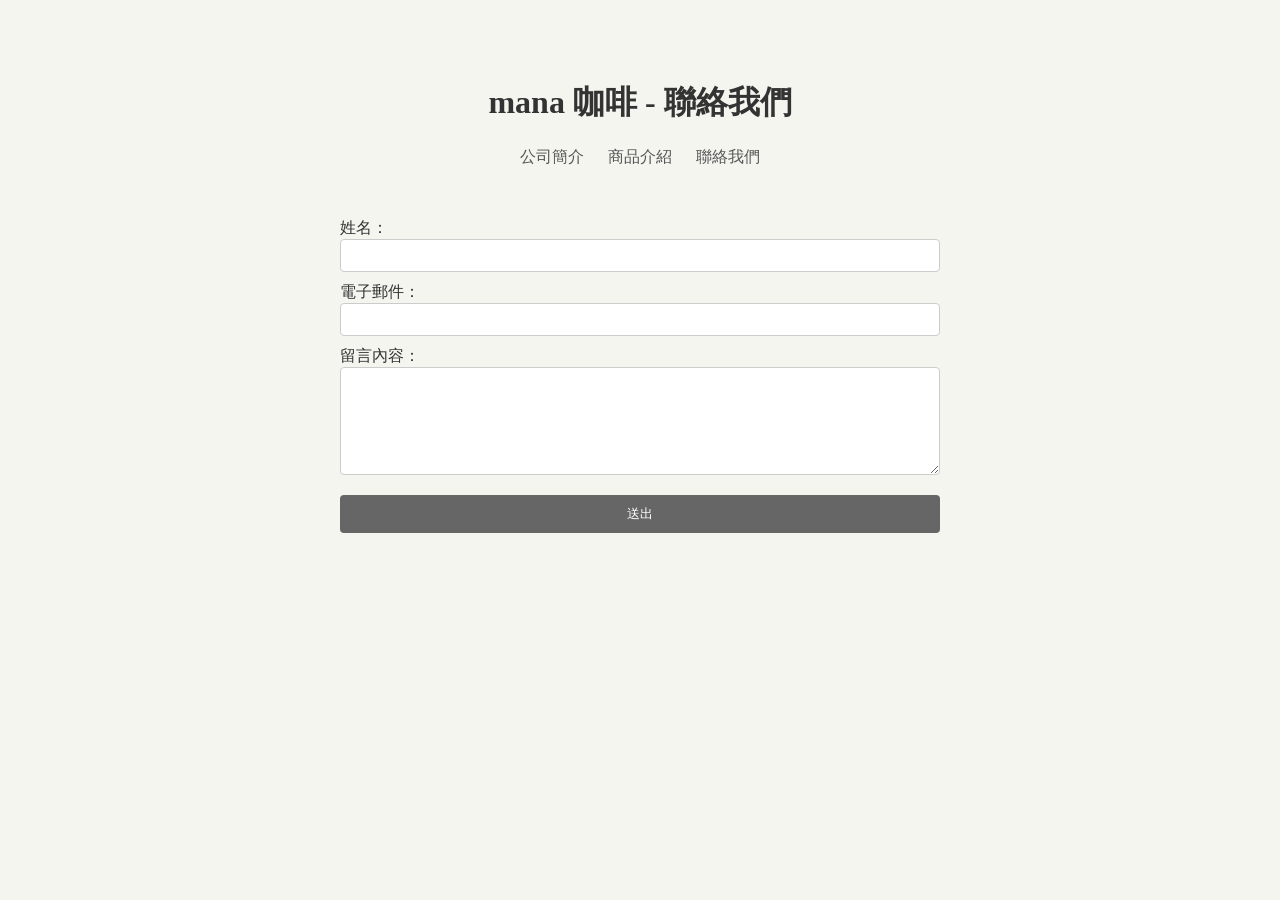
==== contact.html @ 780affdc "Initial commit" ====
<!DOCTYPE html>
<html lang="zh-Hant">
<head>
    <meta charset="UTF-8">
    <meta name="viewport" content="width=device-width, initial-scale=1.0">
    <title>mana - 聯絡我們</title>
    <link rel="stylesheet" href="css/style.css">
</head>
<body>
    <div class="container contact">
        <header>
            <h1>mana 咖啡 - 聯絡我們</h1>
            <nav>
                <a href="about.html">公司簡介</a>
                <a href="products.html">商品介紹</a>
                <a href="contact.html">聯絡我們</a>
            </nav>
        </header>
        <form action="#" method="post">
            <label for="name">姓名：</label>
            <input type="text" id="name" name="name" required>

            <label for="email">電子郵件：</label>
            <input type="email" id="email" name="email" required>

            <label for="message">留言內容：</label>
            <textarea id="message" name="message" rows="6" required></textarea>

            <button type="submit">送出</button>
        </form>
    </div>
</body>
</html>
---- css/style.css ----
/* 共用樣式 */
body {
    font-family: "Microsoft JhengHei", Arial, sans-serif;
    background-color: #f5f5f0;
    color: #333;
    margin: 0;
    padding: 0;
}
.container {
    max-width: 900px;
    margin: 40px auto;
    padding: 20px;
}
header {
    text-align: center;
    margin-bottom: 40px;
}
nav a {
    margin: 0 10px;
    text-decoration: none;
    color: #555;
}
nav a:hover {
    color: #000;
}
h1, h2 {
    font-family: "Noto Serif TC", serif;
}

/* 公司簡介專屬 */
.profile {
    display: flex;
    align-items: center;
}
.profile img {
    width: 250px;
    height: auto;
    border-radius: 4px;
    margin-right: 20px;
}
.profile div {
    flex: 1;
}

/* 商品頁專屬 */
.products {
    display: grid;
    grid-template-columns: repeat(auto-fit, minmax(240px, 1fr));
    gap: 20px;
}
.product {
    background: #fff;
    padding: 20px;
    border-radius: 6px;
    box-shadow: 0 2px 4px rgba(0,0,0,0.1);
}
.product h3 {
    margin-top: 0;
}

/* 聯絡頁專屬 */
.container.contact {
    max-width: 600px;
}
form {
    display: flex;
    flex-direction: column;
}
label {
    margin-top: 10px;
}
input,
textarea {
    padding: 8px;
    border: 1px solid #ccc;
    border-radius: 4px;
}
button {
    margin-top: 20px;
    padding: 10px;
    background-color: #666;
    color: white;
    border: none;
    border-radius: 4px;
    cursor: pointer;
}
button:hover {
    background-color: #555;
}
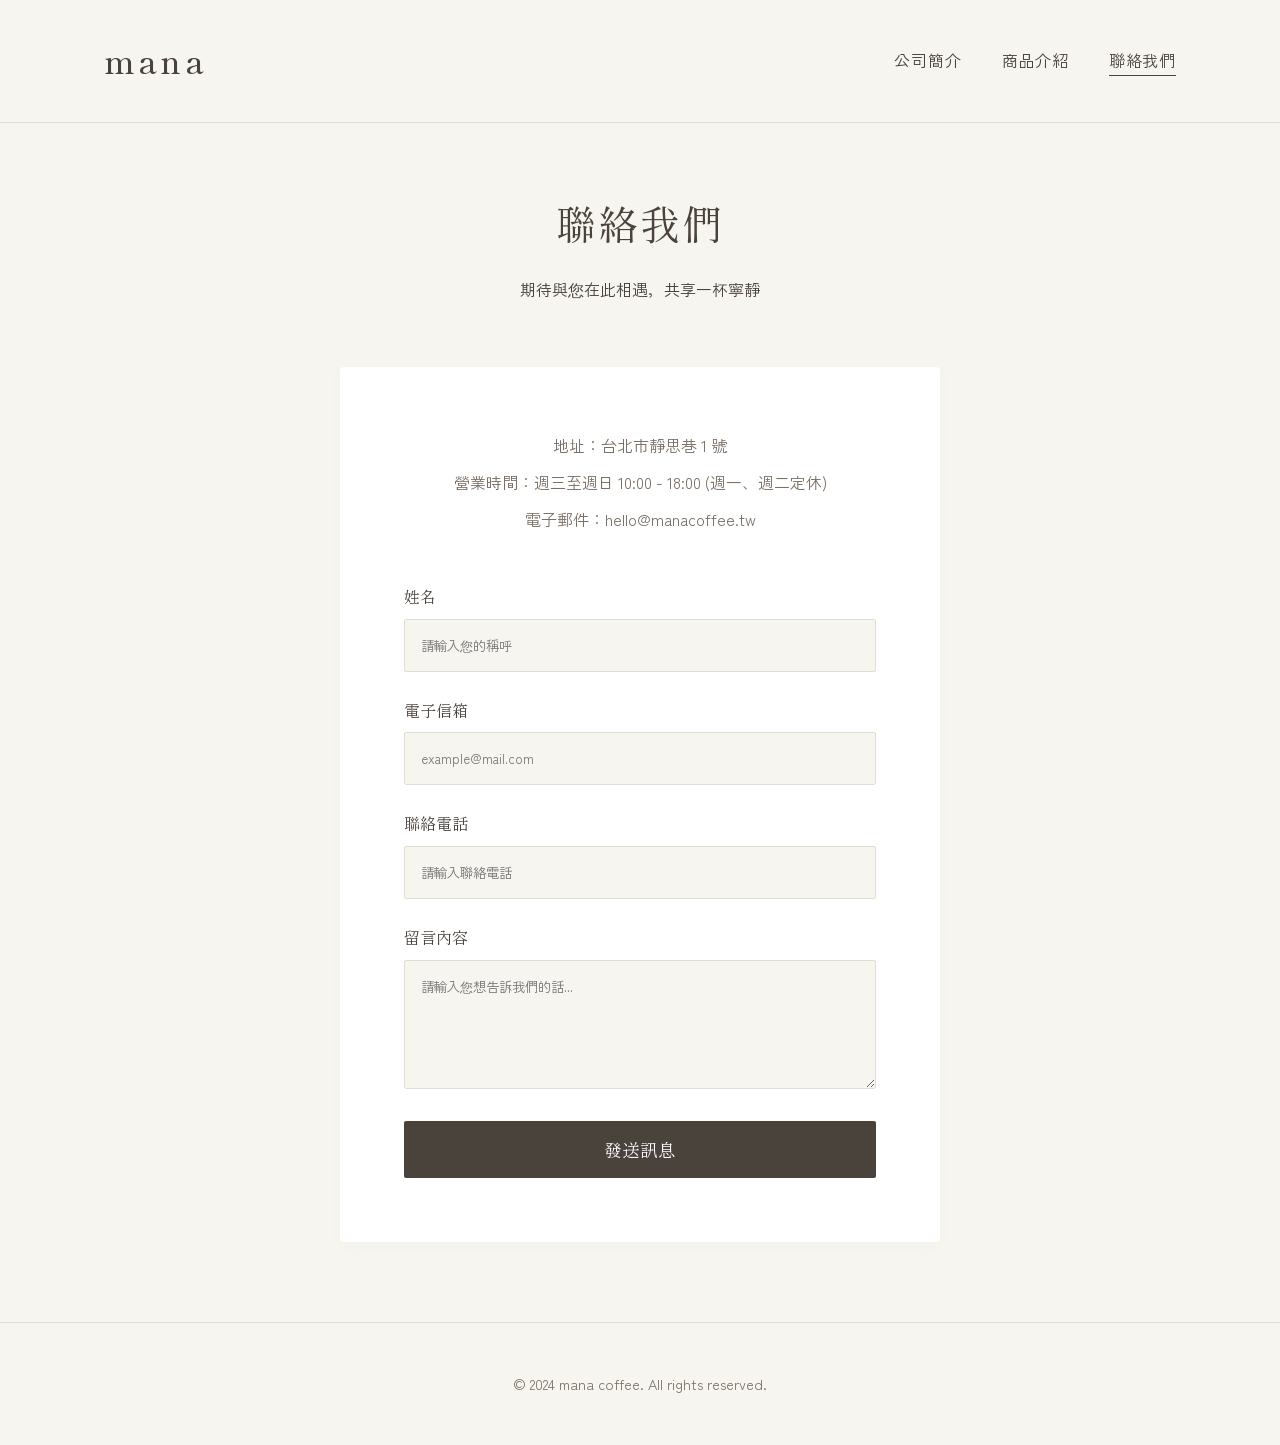
==== commit d515f772: "feat: initial commit for mana coffee website" ====
--- a/contact.html
+++ b/contact.html
@@ -4,30 +4,95 @@
     <meta charset="UTF-8">
     <meta name="viewport" content="width=device-width, initial-scale=1.0">
     <title>mana - 聯絡我們</title>
+    <link rel="preconnect" href="https://fonts.googleapis.com">
+    <link rel="preconnect" href="https://fonts.gstatic.com" crossorigin>
+    <link href="https://fonts.googleapis.com/css2?family=Shippori+Mincho:wght@400;500;600&family=Zen+Kaku+Gothic+New:wght@400;500&display=swap" rel="stylesheet">
     <link rel="stylesheet" href="css/style.css">
 </head>
 <body>
-    <div class="container contact">
-        <header>
-            <h1>mana 咖啡 - 聯絡我們</h1>
+
+    <header>
+        <div class="container nav-wrap">
+            <div class="logo">mana</div>
             <nav>
-                <a href="about.html">公司簡介</a>
-                <a href="products.html">商品介紹</a>
-                <a href="contact.html">聯絡我們</a>
+                <ul>
+                    <li><a href="index.html">公司簡介</a></li>
+                    <li><a href="products.html">商品介紹</a></li>
+                    <li><a href="contact.html" class="active">聯絡我們</a></li>
+                </ul>
             </nav>
-        </header>
-        <form action="#" method="post">
-            <label for="name">姓名：</label>
-            <input type="text" id="name" name="name" required>
+        </div>
+    </header>
 
-            <label for="email">電子郵件：</label>
-            <input type="email" id="email" name="email" required>
+    <main class="container">
+        <div class="page-header">
+            <h1>聯絡我們</h1>
+            <p>期待與您在此相遇，共享一杯寧靜</p>
+        </div>
 
-            <label for="message">留言內容：</label>
-            <textarea id="message" name="message" rows="6" required></textarea>
+        <div class="contact-section">
+            <div class="contact-info">
+                <p>地址：台北市靜思巷 1 號</p>
+                <p>營業時間：週三至週日 10:00 - 18:00 (週一、週二定休)</p>
+                <p>電子郵件：hello@manacoffee.tw</p>
+            </div>
 
-            <button type="submit">送出</button>
-        </form>
-    </div>
+            <form id="contact-form">
+                <div class="form-group">
+                    <label for="name">姓名</label>
+                    <input type="text" id="name" name="name" required placeholder="請輸入您的稱呼">
+                </div>
+                <div class="form-group">
+                    <label for="email">電子信箱</label>
+                    <input type="email" id="email" name="email" required placeholder="example@mail.com">
+                </div>
+                <div class="form-group">
+                    <label for="phone">聯絡電話</label>
+                    <input type="tel" id="phone" name="phone" required placeholder="請輸入聯絡電話">
+                </div>
+                <div class="form-group">
+                    <label for="message">留言內容</label>
+                    <textarea id="message" name="message" rows="5" required placeholder="請輸入您想告訴我們的話..."></textarea>
+                </div>
+                <button type="submit" id="submit-btn">發送訊息</button>
+            </form>
+        </div>
+    </main>
+
+    <footer>
+        <div class="container">
+            <p>&copy; 2024 mana coffee. All rights reserved.</p>
+        </div>
+    </footer>
+
+    <script>
+        // 將您貼上的字串轉換為完整的 Google Apps Script 執行網址
+        const scriptId = 'AKfycbyDwcGiS04Naep8ZHlIgMEfJy-nKehbI5VAmM0JoXrGgqNwvWjM7aORxQ2fqigB_7g0';
+        const scriptURL = `https://script.google.com/macros/s/${scriptId}/exec`;
+        const form = document.getElementById('contact-form');
+        const submitBtn = document.getElementById('submit-btn');
+
+        form.addEventListener('submit', e => {
+            e.preventDefault();
+
+            submitBtn.textContent = '發送中...';
+            submitBtn.disabled = true;
+
+            fetch(scriptURL, { method: 'POST', body: new FormData(form), mode: 'no-cors' })
+                .then(response => {
+                    alert('感謝您的來信，我們將盡快回覆您！');
+                    form.reset();
+                    submitBtn.textContent = '發送訊息';
+                    submitBtn.disabled = false;
+                })
+                .catch(error => {
+                    console.error('Error!', error.message);
+                    alert('發生錯誤，請稍後再試！');
+                    submitBtn.textContent = '發送訊息';
+                    submitBtn.disabled = false;
+                });
+        });
+    </script>
+
 </body>
-</html>+</html>
--- a/css/style.css
+++ b/css/style.css
@@ -1,89 +1,314 @@
-/* 共用樣式 */
+/* style.css - mana coffee shop */
+:root {
+  --bg-color: #f7f5f0; /* Soft natural paper/sand */
+  --text-main: #4a433c; /* Dark brown/grey */
+  --text-light: #7a7066;
+  --accent-color: #8b7d6b; /* Earthy wood tone */
+  --accent-hover: #a1917f;
+  --border-color: #e2ddd3;
+  --white: #ffffff;
+  --font-heading: "Shippori Mincho", serif;
+  --font-body: "Zen Kaku Gothic New", sans-serif;
+}
+
+* {
+  margin: 0;
+  padding: 0;
+  box-sizing: border-box;
+}
+
 body {
-    font-family: "Microsoft JhengHei", Arial, sans-serif;
-    background-color: #f5f5f0;
-    color: #333;
-    margin: 0;
-    padding: 0;
-}
+  font-family: var(--font-body);
+  background-color: var(--bg-color);
+  color: var(--text-main);
+  line-height: 1.8;
+  -webkit-font-smoothing: antialiased;
+}
+
+h1,
+h2,
+h3,
+h4 {
+  font-family: var(--font-heading);
+  font-weight: 400;
+  letter-spacing: 0.05em;
+  color: var(--text-main);
+}
+
+a {
+  color: var(--text-main);
+  text-decoration: none;
+  transition: color 0.3s ease;
+}
+
+a:hover {
+  color: var(--accent-hover);
+}
+
 .container {
-    max-width: 900px;
-    margin: 40px auto;
-    padding: 20px;
-}
+  max-width: 1200px;
+  margin: 0 auto;
+  padding: 0 5%;
+}
+
+/* Header & Navigation */
 header {
-    text-align: center;
-    margin-bottom: 40px;
-}
+  padding: 2rem 0;
+  border-bottom: 1px solid var(--border-color);
+}
+
+.nav-wrap {
+  display: flex;
+  justify-content: space-between;
+  align-items: center;
+}
+
+.logo {
+  font-family: var(--font-heading);
+  font-size: 2rem;
+  font-weight: 500;
+  letter-spacing: 0.1em;
+}
+
+nav ul {
+  display: flex;
+  list-style: none;
+  gap: 2.5rem;
+}
+
 nav a {
-    margin: 0 10px;
-    text-decoration: none;
-    color: #555;
-}
-nav a:hover {
-    color: #000;
-}
-h1, h2 {
-    font-family: "Noto Serif TC", serif;
-}
-
-/* 公司簡介專屬 */
-.profile {
-    display: flex;
-    align-items: center;
-}
-.profile img {
-    width: 250px;
-    height: auto;
-    border-radius: 4px;
-    margin-right: 20px;
-}
-.profile div {
-    flex: 1;
-}
-
-/* 商品頁專屬 */
-.products {
-    display: grid;
-    grid-template-columns: repeat(auto-fit, minmax(240px, 1fr));
-    gap: 20px;
-}
-.product {
-    background: #fff;
-    padding: 20px;
-    border-radius: 6px;
-    box-shadow: 0 2px 4px rgba(0,0,0,0.1);
-}
-.product h3 {
-    margin-top: 0;
-}
-
-/* 聯絡頁專屬 */
-.container.contact {
-    max-width: 600px;
-}
-form {
-    display: flex;
+  font-size: 1rem;
+  letter-spacing: 0.05em;
+  position: relative;
+}
+
+nav a::after {
+  content: "";
+  position: absolute;
+  width: 0;
+  height: 1px;
+  bottom: -4px;
+  left: 0;
+  background-color: var(--text-main);
+  transition: width 0.3s ease;
+}
+
+nav a:hover::after,
+nav a.active::after {
+  width: 100%;
+}
+
+/* Hero Section */
+.hero {
+  margin-top: 4rem;
+  text-align: center;
+}
+
+.hero-img-wrap {
+  width: 100%;
+  height: 60vh;
+  overflow: hidden;
+  margin-bottom: 3rem;
+  border-radius: 4px;
+}
+
+.hero-img-wrap img {
+  width: 100%;
+  height: 100%;
+  object-fit: cover;
+  display: block;
+}
+
+.hero h1 {
+  font-size: 2.5rem;
+  margin-bottom: 1rem;
+}
+
+.hero p {
+  color: var(--text-light);
+  font-size: 1.1rem;
+  margin-bottom: 3rem;
+}
+
+/* Two Column Layout (Profile) */
+.profile-section {
+  display: flex;
+  align-items: stretch;
+  gap: 4rem;
+  margin: 5rem 0;
+  background: var(--white);
+  padding: 4rem;
+  border-radius: 4px;
+  box-shadow: 0 4px 20px rgba(0, 0, 0, 0.02);
+}
+
+.profile-img {
+  flex: 1;
+}
+
+.profile-img img {
+  width: 100%;
+  height: 100%;
+  object-fit: cover;
+  border-radius: 2px;
+}
+
+.profile-text {
+  flex: 1;
+  display: flex;
+  flex-direction: column;
+  justify-content: center;
+}
+
+.profile-text h2 {
+  font-size: 2rem;
+  margin-bottom: 1.5rem;
+}
+
+.profile-text p {
+  margin-bottom: 1rem;
+  color: var(--text-light);
+}
+
+/* Products Grid */
+.page-header {
+  text-align: center;
+  margin: 4rem 0;
+}
+
+.page-header h1 {
+  font-size: 2.5rem;
+  margin-bottom: 1rem;
+}
+
+.product-grid {
+  display: grid;
+  grid-template-columns: repeat(auto-fit, minmax(300px, 1fr));
+  gap: 3rem;
+  margin-bottom: 5rem;
+}
+
+.product-card {
+  background: var(--white);
+  border-radius: 4px;
+  overflow: hidden;
+  box-shadow: 0 4px 20px rgba(0, 0, 0, 0.02);
+  transition: transform 0.3s ease;
+}
+
+.product-card:hover {
+  transform: translateY(-5px);
+}
+
+.product-img {
+  width: 100%;
+  height: 250px;
+}
+
+.product-img img {
+  width: 100%;
+  height: 100%;
+  object-fit: cover;
+}
+
+.product-info {
+  padding: 2rem;
+  text-align: center;
+}
+
+.product-info h3 {
+  font-size: 1.3rem;
+  margin-bottom: 0.5rem;
+}
+
+.product-info p {
+  color: var(--text-light);
+  font-size: 0.95rem;
+}
+
+/* Contact Section */
+.contact-section {
+  max-width: 600px;
+  margin: 0 auto 5rem;
+  background: var(--white);
+  padding: 4rem;
+  border-radius: 4px;
+  box-shadow: 0 4px 20px rgba(0, 0, 0, 0.02);
+}
+
+.contact-info {
+  text-align: center;
+  margin-bottom: 3rem;
+}
+
+.contact-info p {
+  color: var(--text-light);
+  margin-bottom: 0.5rem;
+}
+
+.form-group {
+  margin-bottom: 1.5rem;
+}
+
+.form-group label {
+  display: block;
+  margin-bottom: 0.5rem;
+  font-family: var(--font-heading);
+  color: var(--text-main);
+}
+
+.form-group input,
+.form-group textarea {
+  width: 100%;
+  padding: 1rem;
+  border: 1px solid var(--border-color);
+  background: var(--bg-color);
+  font-family: var(--font-body);
+  border-radius: 2px;
+  transition: border-color 0.3s ease;
+}
+
+.form-group input:focus,
+.form-group textarea:focus {
+  outline: none;
+  border-color: var(--accent-color);
+}
+
+button {
+  width: 100%;
+  padding: 1rem;
+  background-color: var(--text-main);
+  color: var(--white);
+  border: none;
+  font-family: var(--font-heading);
+  font-size: 1.1rem;
+  cursor: pointer;
+  transition: background-color 0.3s ease;
+  border-radius: 2px;
+}
+
+button:hover {
+  background-color: var(--accent-hover);
+}
+
+/* Footer */
+footer {
+  text-align: center;
+  padding: 3rem 0;
+  border-top: 1px solid var(--border-color);
+  margin-top: auto;
+  color: var(--text-light);
+  font-size: 0.9rem;
+}
+
+@media (max-width: 768px) {
+  .profile-section {
     flex-direction: column;
-}
-label {
-    margin-top: 10px;
-}
-input,
-textarea {
-    padding: 8px;
-    border: 1px solid #ccc;
-    border-radius: 4px;
-}
-button {
-    margin-top: 20px;
-    padding: 10px;
-    background-color: #666;
-    color: white;
-    border: none;
-    border-radius: 4px;
-    cursor: pointer;
-}
-button:hover {
-    background-color: #555;
-}
+    padding: 2rem;
+    gap: 2rem;
+  }
+
+  nav ul {
+    gap: 1.5rem;
+  }
+}
